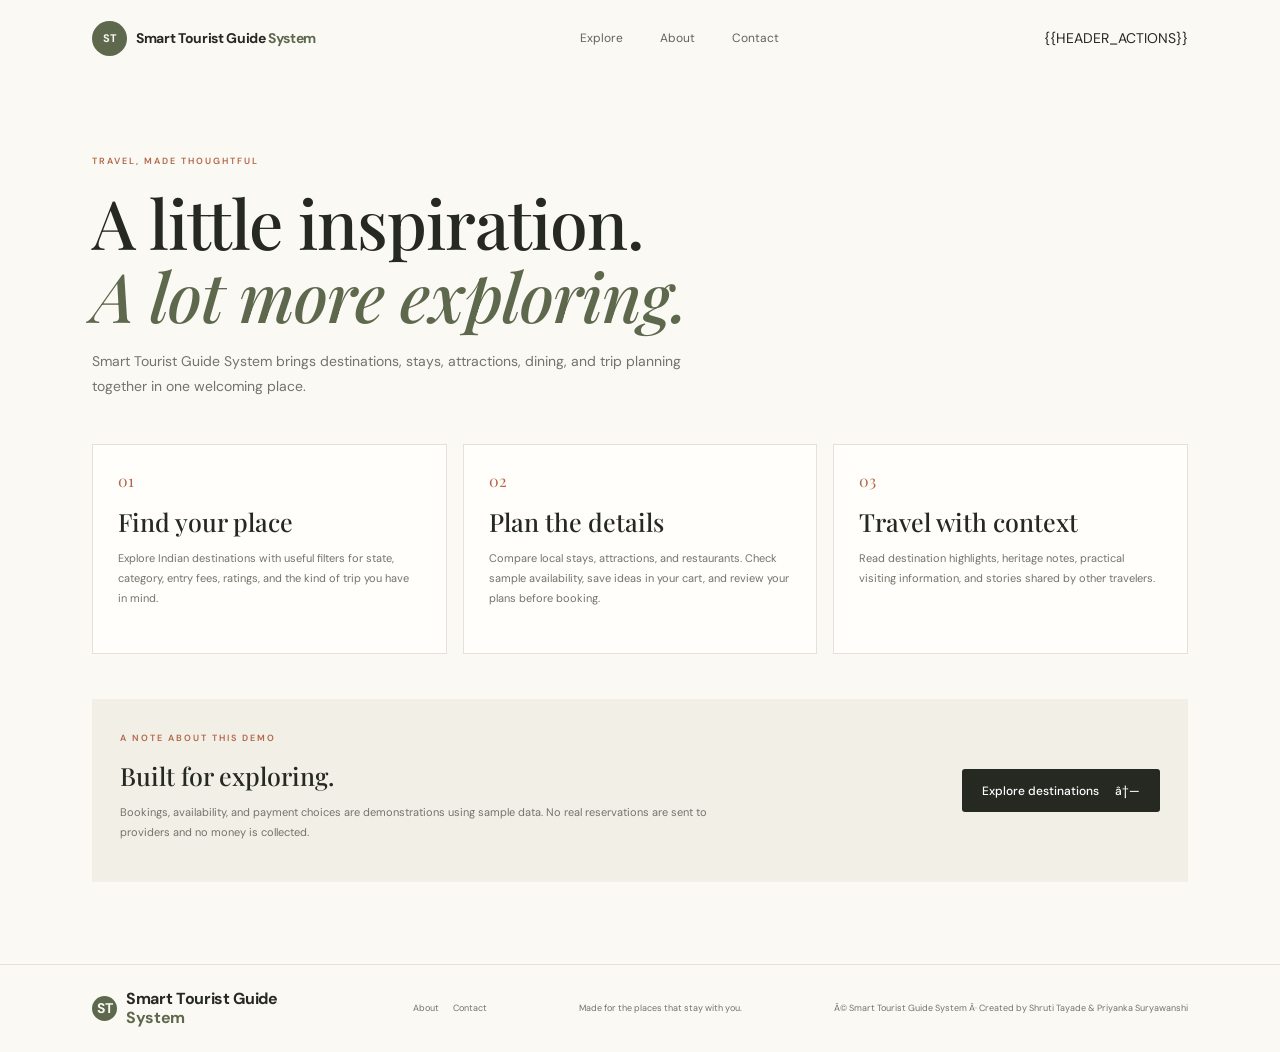
==== about.html @ a3805dbb "pushing frontend code for mini project" ====
﻿<!doctype html>
<html lang="en">
  <head>
    <meta charset="utf-8" />
    <meta name="viewport" content="width=device-width, initial-scale=1" />
    <meta name="theme-color" content="#fbf9f4" />
    <title>About Â· Smart Tourist Guide System</title>
    <link rel="preconnect" href="https://fonts.googleapis.com" />
    <link rel="preconnect" href="https://fonts.gstatic.com" crossorigin />
    <link
      href="https://fonts.googleapis.com/css2?family=DM+Sans:wght@400;500;600;700&family=Playfair+Display:wght@500;600;700&display=swap"
      rel="stylesheet"
    />
    <link rel="stylesheet" href="/styles.css" />
  </head>
  <body>
    <header class="site-header">
      <a class="brand" href="/" aria-label="Smart Tourist Guide System home"
        ><span class="brand-mark">ST</span
        ><span class="brand-name"
          >Smart Tourist Guide <span>System</span></span
        ></a
      >
      <nav class="main-nav" aria-label="Main navigation">
        <a href="/">Explore</a><a href="/about" aria-current="page">About</a
        ><a href="/contact">Contact</a>
      </nav>
      <div class="header-actions">{{HEADER_ACTIONS}}</div>
    </header>
    <main class="section-wrap info-page">
      <span class="eyebrow section-eyebrow">TRAVEL, MADE THOUGHTFUL</span>
      <h1 class="page-title">
        A little inspiration.<br /><em>A lot more exploring.</em>
      </h1>
      <p class="page-intro">
        Smart Tourist Guide System brings destinations, stays, attractions,
        dining, and trip planning together in one welcoming place.
      </p>
      <section class="info-card-grid">
        <article class="info-card">
          <span class="info-card-icon">01</span>
          <h2>Find your place</h2>
          <p>
            Explore Indian destinations with useful filters for state, category,
            entry fees, ratings, and the kind of trip you have in mind.
          </p>
        </article>
        <article class="info-card">
          <span class="info-card-icon">02</span>
          <h2>Plan the details</h2>
          <p>
            Compare local stays, attractions, and restaurants. Check sample
            availability, save ideas in your cart, and review your plans before
            booking.
          </p>
        </article>
        <article class="info-card">
          <span class="info-card-icon">03</span>
          <h2>Travel with context</h2>
          <p>
            Read destination highlights, heritage notes, practical visiting
            information, and stories shared by other travelers.
          </p>
        </article>
      </section>
      <section class="info-callout">
        <div>
          <span class="eyebrow section-eyebrow">A NOTE ABOUT THIS DEMO</span>
          <h2>Built for exploring.</h2>
          <p>
            Bookings, availability, and payment choices are demonstrations using
            sample data. No real reservations are sent to providers and no money
            is collected.
          </p>
        </div>
        <a class="button button-dark" href="/"
          >Explore destinations <span aria-hidden="true">â†—</span></a
        >
      </section>
    </main>
    <footer class="site-footer">
      <a class="brand footer-brand" href="/"
        ><span class="brand-mark">ST</span
        ><span class="brand-name"
          >Smart Tourist Guide <span>System</span></span
        ></a
      >
      <nav class="footer-nav" aria-label="Footer navigation">
        <a href="/about">About</a><a href="/contact">Contact</a>
      </nav>
      <p>Made for the places that stay with you.</p>
      <span>Â© Smart Tourist Guide System Â· Created by Shruti Tayade &amp; Priyanka Suryawanshi</span>
    </footer>
      <script src="/config.js"></script>
    <script src="/app.js" defer></script>
  </body>
</html>
---- styles.css ----
:root {
  color-scheme: light;
  --paper: #fbf9f4;
  --paper-deep: #f2efe7;
  --ink: #262922;
  --muted: #72736b;
  --olive: #5d684d;
  --rust: #b36648;
  --line: #e5e1d8;
  --display: "Playfair Display", Georgia, serif;
  --body: "DM Sans", Arial, sans-serif;
}

* { box-sizing: border-box; }
html { scroll-behavior: smooth; scroll-padding-top: 86px; }
body { margin: 0; color: var(--ink); background: var(--paper); font-family: var(--body); font-size: 14px; -webkit-font-smoothing: antialiased; }
button, input, select { font: inherit; }
button, a, select { -webkit-tap-highlight-color: transparent; }
a { color: inherit; text-decoration: none; }
button { color: inherit; }
[hidden] { display: none !important; }
.visually-hidden { position: absolute; width: 1px; height: 1px; padding: 0; margin: -1px; overflow: hidden; clip: rect(0, 0, 0, 0); white-space: nowrap; border: 0; }

.site-header { height: 76px; padding: 0 7.2%; display: flex; align-items: center; justify-content: space-between; background: var(--paper); }
.brand { display: inline-flex; align-items: center; gap: 9px; flex: 0 0 auto; font-size: 14px; font-weight: 700; letter-spacing: -.35px; }
.brand-mark { display: grid; width: 35px; height: 35px; flex: 0 0 auto; place-items: center; color: var(--paper); background: var(--olive); border-radius: 50%; font-family: var(--body); font-size: 11px; font-weight: 700; letter-spacing: -.6px; }
.brand-name { max-width: 195px; line-height: 1.2; }
.brand-name span { color: var(--olive); }
.main-nav, .header-actions { display: flex; align-items: center; gap: 37px; }
.main-nav a { color: #62635d; font-size: 12px; transition: color .2s; }
.main-nav a:hover, .text-button:hover { color: var(--rust); }
.header-actions { gap: 22px; }
.header-link { color: #62635d; font-size: 11px; }
.header-link:hover { color: var(--rust); }
.button { min-height: 43px; display: inline-flex; align-items: center; justify-content: center; gap: 16px; padding: 0 20px; border: 0; border-radius: 3px; cursor: pointer; font-weight: 500; font-size: 12px; transition: transform .2s, background .2s; }
.button:hover { transform: translateY(-2px); }
.button-dark { color: white; background: var(--ink); }
.button-dark:hover { background: var(--olive); }
.button-light { color: var(--ink); background: var(--paper); }
.text-button { border: 0; padding: 8px 0; background: transparent; cursor: pointer; font-size: 12px; transition: color .2s; }

.hero { min-height: 610px; height: min(680px, 68vw); position: relative; display: flex; align-items: center; overflow: hidden; color: #fff; background: #5d6254; }
.hero-image, .hero-shade { position: absolute; inset: 0; width: 100%; height: 100%; }
.hero-image { object-fit: cover; object-position: center 51%; }
.hero-shade { background: linear-gradient(90deg, rgb(23 31 26 / 60%) 0%, rgb(24 32 27 / 34%) 48%, rgb(24 32 27 / 6%) 100%), linear-gradient(0deg, rgb(23 31 26 / 26%), transparent 24%); }
.hero-content { position: relative; z-index: 1; width: min(1160px, 85.6%); margin: -4px auto 0; }
.eyebrow { font-size: 9px; font-weight: 600; letter-spacing: 2px; }
.hero-eyebrow { display: inline-flex; align-items: center; gap: 9px; color: #eeeade; }
.eyebrow-dot { display: inline-block; width: 6px; height: 6px; border-radius: 50%; background: #d2ae7b; }
.hero h1 { margin: 20px 0 15px; font-family: var(--display); font-size: clamp(63px, 8vw, 106px); font-weight: 500; line-height: .96; letter-spacing: -3px; }
.hero-content > p { margin: 0 0 30px; color: rgb(255 255 255 / 83%); font-size: 13px; }
.hero-cta { min-width: 170px; justify-content: space-between; }
.hero-caption { position: absolute; z-index: 1; left: 7.2%; bottom: 28px; display: flex; align-items: center; gap: 11px; color: rgb(255 255 255 / 77%); font-size: 9px; letter-spacing: .35px; }
.caption-line { width: 27px; height: 1px; background: #d1ae7c; }
.hero-index { position: absolute; right: 7.2%; bottom: 27px; display: flex; align-items: center; gap: 10px; color: rgb(255 255 255 / 66%); font-size: 9px; }
.hero-index span:first-child { color: #fff; }
.index-divider { width: 24px; height: 1px; background: rgb(255 255 255 / 50%); }

.section-wrap { width: min(1100px, 85.6%); margin: 0 auto; }
.intro { min-height: 300px; display: grid; grid-template-columns: 1fr .72fr; align-items: center; gap: 60px; padding-top: 18px; padding-bottom: 17px; }
.section-eyebrow { color: var(--rust); }
.intro h2, .section-heading h2, .modal h2 { margin: 13px 0 0; font-family: var(--display); font-size: clamp(34px, 4.1vw, 49px); font-weight: 500; line-height: 1.14; letter-spacing: -.8px; }
.intro h2 em, .section-heading h2 em { color: var(--olive); font-weight: 500; }
.intro-copy { max-width: 390px; padding-top: 24px; }
.intro-copy p { color: var(--muted); font-size: 12px; line-height: 1.9; }
.underlined-link { display: inline-flex; align-items: center; gap: 15px; padding: 5px 0 7px; border-bottom: 1px solid #b9b5a8; font-size: 11px; font-weight: 600; transition: color .2s, border-color .2s; }
.underlined-link:hover { color: var(--rust); border-color: var(--rust); }

.destinations-section { padding: 76px 0 92px; background: var(--paper-deep); }
.section-heading { display: flex; align-items: end; justify-content: space-between; margin-bottom: 31px; }
.section-heading h2 { font-size: clamp(32px, 3.7vw, 42px); }
.section-aside { margin: 0 0 6px; color: var(--muted); font-size: 11px; line-height: 1.8; }
.search-form { display: grid; grid-template-columns: 1fr 240px 155px; gap: 8px; padding: 7px; border: 1px solid #e6e1d7; border-radius: 4px; background: var(--paper); }
.search-field, .category-field { min-width: 0; display: flex; align-items: center; }
.search-icon { padding: 0 11px; color: var(--olive); font-family: var(--display); font-size: 24px; }
.search-field input, .category-field select { width: 100%; min-height: 43px; border: 0; outline: none; color: var(--ink); background: transparent; font-size: 11px; }
.search-field input::placeholder { color: #9a9a91; }
.category-field { border-left: 1px solid var(--line); padding-left: 17px; }
.category-field select { cursor: pointer; }
.search-button { min-height: 43px; }
.search-form { grid-template-columns: minmax(200px, 1.4fr) repeat(4, minmax(120px, .8fr)) 150px; align-items: end; gap: 7px; }
.filter-field { min-width: 0; display: grid; gap: 5px; padding: 0 9px; }
.filter-label { display: flex; justify-content: space-between; color: var(--muted); font-size: 8px; font-weight: 600; letter-spacing: .6px; }
.filter-label strong { color: var(--olive); }
.filter-field select, .filter-field input { width: 100%; min-height: 36px; border: 0; outline-color: var(--olive); background: transparent; font-size: 10px; }
.filter-field input[type="range"] { accent-color: var(--olive); }
.category-pills { display: flex; flex-wrap: wrap; gap: 8px; margin: 16px 0 5px; }
.category-pill { padding: 8px 12px; border: 1px solid #ded9ce; border-radius: 99px; color: #62635d; font-size: 9px; transition: color .2s, background .2s; }
.category-pill:hover, .category-pill.is-active { border-color: var(--olive); background: var(--olive); color: white; }
.results-meta { min-height: 51px; display: flex; align-items: center; justify-content: space-between; }
.results-meta p { margin: 0; color: var(--muted); font-size: 10px; }
.clear-search { color: var(--rust); }
.destination-grid { display: grid; grid-template-columns: repeat(3, minmax(0, 1fr)); gap: 28px 22px; }
.destination-card { min-width: 0; background: var(--paper); cursor: pointer; }
.card-link { display: block; height: 100%; }
.card-image-wrap { position: relative; height: 235px; overflow: hidden; background: #dedbcf; }
.card-image { width: 100%; height: 100%; object-fit: cover; transition: transform .5s; }
.destination-card:hover .card-image { transform: scale(1.04); }
.card-category { position: absolute; top: 14px; left: 14px; padding: 7px 9px; background: var(--paper); color: var(--ink); font-size: 8px; font-weight: 600; letter-spacing: 1px; text-transform: uppercase; }
.card-arrow { position: absolute; right: 13px; bottom: 13px; width: 34px; height: 34px; display: grid; place-items: center; border-radius: 50%; background: var(--paper); font-size: 15px; transition: background .2s, color .2s; }
.destination-card:hover .card-arrow { color: white; background: var(--olive); }
.card-content { padding: 17px 17px 19px; }
.card-location { margin: 0 0 6px; color: var(--rust); font-size: 8px; font-weight: 600; letter-spacing: 1.35px; text-transform: uppercase; }
.card-content h3 { margin: 0; font-family: var(--display); font-size: 24px; font-weight: 500; letter-spacing: -.25px; }
.card-description { display: -webkit-box; min-height: 38px; margin: 8px 0 14px; overflow: hidden; color: var(--muted); font-size: 10px; line-height: 1.8; -webkit-box-orient: vertical; -webkit-line-clamp: 2; }
.card-foot { display: flex; align-items: center; justify-content: space-between; padding-top: 11px; border-top: 1px solid var(--line); color: var(--muted); font-size: 9px; }
.card-rating { color: var(--ink); }
.card-rating span { color: #bd8950; }
.empty-state { padding: 68px 0 30px; text-align: center; }
.empty-state > span { color: var(--rust); font-size: 27px; }
.empty-state h3 { margin: 14px 0 7px; font-family: var(--display); font-size: 25px; font-weight: 500; }
.empty-state p { color: var(--muted); font-size: 11px; }
.page-main { padding-top: 45px; padding-bottom: 80px; }
.back-link { margin-bottom: 23px; }
.page-title { margin: 8px 0 12px; font-family: var(--display); font-size: clamp(39px, 6vw, 63px); font-weight: 500; letter-spacing: -1px; }
.detail-image { display: block; width: 100%; height: clamp(230px, 42vw, 440px); margin: 16px 0 24px; object-fit: cover; background: var(--paper-deep); }
.detail-columns { display: grid; grid-template-columns: repeat(3, minmax(0, 1fr)); gap: 20px; margin-top: 35px; }
.detail-group h2, .subheading { margin: 0 0 12px; font-family: var(--display); font-size: 23px; font-weight: 500; }
.review-list { max-width: 750px; margin-top: 54px; }
.review-list > h2 { margin-bottom: 18px; }
.form-panel { display: grid; gap: 3px; margin-top: 25px; padding: 21px; border: 1px solid var(--line); background: #fffefa; }
.form-panel h3 { margin: 0 0 5px; font-family: var(--display); font-size: 21px; font-weight: 500; }
.form-input { display: block; width: 100%; min-height: 43px; padding: 10px 12px; border: 1px solid var(--line); border-radius: 3px; outline-color: var(--olive); background: #fffefa; color: var(--ink); font-size: 11px; }
textarea.form-input { min-height: 100px; resize: vertical; }
.form-panel .button { justify-self: start; margin-top: 8px; }
.page-notice { margin: 17px 0; padding: 12px 14px; border-left: 3px solid var(--olive); background: #eeefe8; color: #434b37; font-size: 11px; line-height: 1.6; }
.page-notice[role="alert"] { border-color: #a34238; background: #f7ece9; color: #8c352e; }
.inline-form, .cancel-form { display: inline; }
.account-page { width: min(440px, calc(100% - 36px)); min-height: 62vh; margin: 55px auto 80px; }
.account-page > h1 { margin: 12px 0 8px; font-family: var(--display); font-size: 38px; font-weight: 500; line-height: 1.15; }
.account-page .page-intro { margin-bottom: 22px; color: var(--muted); font-size: 11px; line-height: 1.7; }
.account-page form > .form-label { margin-top: 14px; }
.account-page .form-submit { width: 100%; margin-top: 21px; }
.account-page > .auth-tabs { margin-bottom: 20px; }
.auth-tab { display: inline-block; text-decoration: none; }
.profile-page { max-width: 820px; min-height: 68vh; padding-top: 54px; padding-bottom: 80px; }
.profile-page > .page-title { margin: 12px 0; font-family: var(--display); font-size: clamp(42px, 6vw, 62px); font-weight: 500; }
.profile-page > .page-intro { max-width: 640px; }
.account-nav { display: flex; flex-wrap: wrap; gap: 8px; margin: 24px 0; padding-bottom: 14px; border-bottom: 1px solid var(--line); }
.account-nav a { padding: 9px 13px; border: 1px solid var(--line); border-radius: 99px; color: var(--muted); font-size: 10px; }
.account-nav a:hover, .account-nav a.is-active { border-color: var(--olive); background: var(--olive); color: white; }
.profile-card { display: flex; align-items: center; justify-content: space-between; gap: 24px; padding: 22px; border: 1px solid var(--line); background: #fffefa; }
.profile-summary { display: flex; align-items: center; gap: 15px; min-width: 0; }
.profile-avatar { width: 54px; height: 54px; flex: 0 0 auto; display: grid; place-items: center; border-radius: 50%; background: var(--olive); color: white; font-family: var(--display); font-size: 19px; }
.profile-summary .eyebrow { margin: 0; font-size: 8px; }
.profile-summary h2 { margin: 5px 0; font-family: var(--display); font-size: 22px; font-weight: 500; overflow-wrap: anywhere; }
.profile-summary p:last-child { margin: 0; color: var(--muted); font-size: 10px; }
.profile-stats { display: flex; gap: 18px; }
.profile-stats div { display: grid; gap: 4px; text-align: center; }
.profile-stats strong { font-family: var(--display); font-size: 19px; font-weight: 500; }
.profile-stats span { color: var(--muted); font-size: 9px; }
.profile-form-card { margin: 24px 0; padding: 24px; border: 1px solid var(--line); background: #fffefa; }
.profile-form-card h2 { margin: 0; font-family: var(--display); font-size: 24px; font-weight: 500; }
.profile-form-card form { max-width: 540px; }
.checkout-steps { display: flex; align-items: center; gap: 0; margin: 20px 0 24px; padding: 0; list-style: none; }
.checkout-steps li { position: relative; display: flex; flex: 1 1 0; align-items: center; gap: 8px; color: var(--muted); font-size: 10px; }
.checkout-steps li::before { content: ""; width: 22px; height: 22px; flex: 0 0 auto; display: grid; place-items: center; border: 1px solid var(--line); border-radius: 50%; background: #fffefa; }
.checkout-steps li:not(:last-child)::after { content: ""; height: 1px; flex: 1; margin: 0 10px; background: var(--line); }
.checkout-steps li.is-current { color: var(--ink); font-weight: 700; }
.checkout-steps li.is-current::before { border-color: var(--olive); background: var(--olive); box-shadow: inset 0 0 0 6px var(--paper); }
.checkout-steps li.is-complete { color: var(--olive); }
.checkout-steps li.is-complete::before { content: "✓"; border-color: var(--olive); background: var(--olive); color: white; }
.trips-page { min-height: 62vh; }
.trips-page .page-title { margin-bottom: 24px; }
.booking-item { padding: 18px 0; border-top: 1px solid var(--line); }
.booking-item strong, .booking-item span { display: block; font-size: 12px; }
.booking-item span { margin-top: 6px; color: var(--muted); font-size: 10px; }
.cancel-booking { margin-top: 7px; color: var(--rust); }
.trips-page > .modal-note { max-width: 560px; margin: 26px 0; line-height: 1.8; }
.trips-page > .underlined-link { margin-top: 6px; }
.results-meta .clear-search { color: var(--rust); }
.listing-form { display: grid; gap: 7px; margin-top: 10px; }
.listing-form .form-label { margin: 2px 0 0; }
.listing-form input[type="date"] { min-width: 0; width: 100%; height: 38px; padding: 0 9px; border: 1px solid var(--line); border-radius: 2px; background: #fffefa; font-size: 10px; }
.listing-form .button { width: 100%; min-height: 37px; margin-top: 2px; }
.destination-tabs { position: sticky; z-index: 2; top: 0; display: flex; flex-wrap: wrap; gap: 8px; padding: 12px 0; background: var(--paper); }
.destination-tabs a { padding: 8px 12px; border: 1px solid var(--line); border-radius: 99px; font-size: 9px; }
.destination-tabs a:hover { color: white; background: var(--olive); }
.overview-panel { max-width: 780px; padding: 24px 0 10px; color: var(--muted); font-size: 11px; line-height: 1.8; }
.detail-columns { display: grid; grid-template-columns: repeat(3, minmax(0, 1fr)); gap: 20px; margin-top: 30px; }
.detail-group { min-width: 0; scroll-margin-top: 64px; }
.detail-group h2, .subheading { margin: 0 0 12px; font-family: var(--display); font-size: 23px; font-weight: 500; }
.listing-price { color: var(--olive) !important; font-weight: 600; }
.listing-price small { color: var(--muted); font-size: 8px; font-weight: 400; }
.review-list { max-width: 750px; margin-top: 48px; }
.checkout-page { max-width: 720px; padding-top: 56px; padding-bottom: 80px; }
.checkout-page > .page-title { margin-bottom: 22px; }
.checkout-summary { margin: 20px 0; padding: 23px; border: 1px solid var(--line); background: #fffefa; }
.checkout-summary h2 { margin: 0 0 8px; font-family: var(--display); font-size: 26px; font-weight: 500; }
.checkout-summary p { color: var(--muted); font-size: 11px; }
.checkout-total { color: var(--ink) !important; font-family: var(--display); font-size: 28px !important; }
.traveler-summary { display: flex; align-items: center; justify-content: space-between; gap: 15px; margin: 18px 0 24px; padding: 16px; border: 1px solid var(--line); background: var(--paper-deep); }
.traveler-summary > div { display: grid; gap: 5px; min-width: 0; }
.traveler-summary .eyebrow { font-size: 8px; }
.traveler-summary strong { font-size: 11px; }
.traveler-summary span:last-child { color: var(--muted); font-size: 9px; overflow-wrap: anywhere; }
.checkout-form { display: grid; gap: 15px; margin: 20px 0 28px; }
.checkout-form fieldset { display: grid; gap: 8px; padding: 17px; border: 1px solid var(--line); }
.checkout-form legend { padding: 0 6px; font-family: var(--display); font-size: 19px; }
.payment-option { display: flex; align-items: start; gap: 11px; padding: 12px; border: 1px solid var(--line); background: #fffefa; cursor: pointer; }
.payment-option input { margin-top: 3px; accent-color: var(--olive); }
.payment-option strong, .payment-option small { display: block; }
.payment-option strong { font-size: 11px; }
.payment-option small { margin-top: 4px; color: var(--muted); font-size: 9px; line-height: 1.6; }
.demo-warning { padding: 12px; border: 1px solid #d5c9a4; background: #f7f0df; color: #67592f; font-size: 9px; line-height: 1.7; }
.demo-qr { display: flex; align-items: center; gap: 16px; padding: 14px; border: 1px solid var(--line); background: #fffefa; }
.demo-qr img { width: 112px; height: 112px; flex: 0 0 auto; padding: 5px; border: 1px solid var(--line); background: white; }
.demo-qr strong { font-size: 11px; }
.demo-qr p { margin: 6px 0 0; color: var(--muted); font-size: 9px; line-height: 1.7; }
.alternatives-grid { display: grid; grid-template-columns: repeat(2, minmax(0,1fr)); gap: 10px; margin: 16px 0 35px; }
.alternative-card { display: grid; gap: 7px; padding: 15px; border: 1px solid var(--line); background: #fffefa; }
.alternative-card strong { font-family: var(--display); font-size: 17px; font-weight: 500; }
.alternative-card span { color: var(--muted); font-size: 9px; }
.page-intro { color: var(--muted); font-size: 11px; line-height: 1.8; }
.receipt-page { position: relative; width: min(760px, 90%); margin: 56px auto 70px; }
.receipt-card { position: relative; z-index: 1; padding: clamp(20px, 5vw, 40px); border: 1px solid var(--line); background: #fffefa; }
.receipt-top { display: flex; align-items: start; justify-content: space-between; gap: 12px; padding-bottom: 20px; border-bottom: 1px dashed #d7d2c7; }
.receipt-top h2 { margin: 8px 0 0; font-family: var(--display); font-size: 27px; font-weight: 500; }
.receipt-status { padding: 8px 10px; background: #e9eee3; color: #4b5b3f; font-size: 9px; text-transform: uppercase; }
.receipt-grid { display: grid; grid-template-columns: repeat(2, minmax(0, 1fr)); gap: 20px 13px; padding: 23px 0; }
.receipt-grid > div { min-width: 0; }
.receipt-grid span, .receipt-grid strong { display: block; overflow-wrap: anywhere; }
.receipt-grid span { margin-bottom: 5px; color: var(--muted); font-size: 8px; letter-spacing: 1px; }
.receipt-grid strong { font-size: 10px; }
.receipt-total { display: flex; justify-content: space-between; gap: 12px; padding: 16px 0; border-top: 1px dashed #d7d2c7; }
.receipt-total span { color: var(--muted); font-size: 10px; }
.receipt-total strong { font-family: var(--display); font-size: 23px; }
.receipt-verification { display: flex; align-items: center; gap: 16px; padding-top: 15px; border-top: 1px dashed #d7d2c7; }
.receipt-verification img { width: 115px; height: 115px; object-fit: contain; }
.receipt-verification p { font-size: 10px; line-height: 1.7; }
.receipt-verification small, .receipt-note { color: var(--muted); font-size: 9px; line-height: 1.7; }
.receipt-actions { display: flex; gap: 10px; margin-top: 18px; }
.button-outline { border: 1px solid var(--ink); background: transparent; }
.confetti { display: flex; justify-content: center; gap: 28px; color: var(--rust); font-size: 19px; }
.confetti span { animation: confetti-float 1.7s ease-in-out infinite alternate; }
.confetti span:nth-child(2n) { color: var(--olive); animation-delay: .2s; }
.confetti span:nth-child(3n) { animation-delay: .45s; }
@keyframes confetti-float { from { transform: translateY(0) rotate(0); } to { transform: translateY(9px) rotate(35deg); } }
.dashboard-page { padding-top: 50px; padding-bottom: 80px; }
.metrics-grid { display: grid; grid-template-columns: repeat(auto-fit, minmax(135px, 1fr)); gap: 10px; margin: 25px 0 40px; }
.metric-card { padding: 17px; border: 1px solid var(--line); background: #fffefa; }
.metric-card span, .metric-card strong { display: block; }
.metric-card span { color: var(--muted); font-size: 9px; }
.metric-card strong { margin-top: 9px; font-family: var(--display); font-size: 24px; font-weight: 500; }
.dashboard-section { margin: 38px 0; padding: 22px; border: 1px solid var(--line); background: #fffefa; scroll-margin-top: 20px; }
.dashboard-section > h2 { margin: 0 0 16px; font-family: var(--display); font-size: 26px; font-weight: 500; }
.dashboard-nav { display: flex; flex-wrap: wrap; gap: 9px; margin: 18px 0; }
.dashboard-nav a { padding: 8px 12px; border: 1px solid var(--line); border-radius: 99px; font-size: 9px; }
.management-grid { display: grid; grid-template-columns: repeat(2, minmax(0, 1fr)); gap: 14px; margin: 17px 0; }
.management-form { display: grid; align-content: start; gap: 7px; padding: 16px; border: 1px solid var(--line); background: var(--paper); }
.management-form h3 { margin: 0 0 7px; font-family: var(--display); font-size: 19px; font-weight: 500; }
.management-form .form-label { margin: 5px 0 0; }
.management-form textarea.form-input { min-height: 72px; }
.management-form .button { justify-self: start; margin-top: 10px; }
.management-entry { display: grid; gap: 10px; padding: 15px 0; border-top: 1px solid var(--line); }
.management-entry summary { cursor: pointer; font-weight: 600; }
.management-entry form { margin-top: 10px; }
.management-actions { display: flex; flex-wrap: wrap; gap: 10px; }
.danger-button { border: 1px solid #a64238; color: #93372f; background: transparent; }
.data-table-wrap { overflow-x: auto; }
.data-table { width: 100%; border-collapse: collapse; text-align: left; }
.data-table th, .data-table td { padding: 10px; border-bottom: 1px solid var(--line); font-size: 9px; vertical-align: top; }
.data-table th { color: var(--muted); font-weight: 600; }
.database-actions { display: flex; flex-wrap: wrap; gap: 10px; margin: 18px 0; }
.info-page { min-height: 68vh; padding-top: 74px; padding-bottom: 82px; }
.info-page > .page-title { margin: 17px 0; font-family: var(--display); font-size: clamp(43px, 6vw, 68px); font-weight: 500; line-height: 1.08; }
.info-page > .page-title em { color: var(--olive); font-weight: 500; }
.info-page > .page-intro { max-width: 640px; font-size: 14px; }
.info-card-grid { display: grid; grid-template-columns: repeat(3, minmax(0, 1fr)); gap: 16px; margin: 45px 0; }
.info-card { min-height: 210px; padding: 25px; border: 1px solid var(--line); background: #fffefa; }
.info-card-icon { color: var(--rust); font-family: var(--display); font-size: 16px; }
.info-card h2, .info-callout h2 { margin: 14px 0 9px; font-family: var(--display); font-size: 25px; font-weight: 500; }
.info-card p, .info-callout p, .contact-note p { color: var(--muted); font-size: 11px; line-height: 1.8; }
.info-callout { display: flex; align-items: center; justify-content: space-between; gap: 25px; padding: 28px; background: var(--paper-deep); }
.info-callout > div { max-width: 620px; }
.contact-page { display: grid; grid-template-columns: 1fr .9fr; align-items: start; gap: clamp(30px, 7vw, 90px); }
.contact-page .contact-intro .page-title { margin: 16px 0; font-family: var(--display); font-size: clamp(38px, 5vw, 58px); font-weight: 500; line-height: 1.1; }
.contact-note { margin-top: 30px; padding: 17px; border-left: 3px solid var(--olive); background: var(--paper-deep); }
.contact-note strong { font-size: 11px; }
.contact-note p { margin-bottom: 0; }
.contact-form { display: grid; gap: 9px; }
.contact-form .form-submit { justify-self: start; margin-top: 7px; }
.cart-page { min-height: 68vh; padding-top: 62px; padding-bottom: 80px; }
.cart-page > .page-title { margin: 12px 0; font-family: var(--display); font-size: clamp(44px, 6vw, 65px); font-weight: 500; }
.cart-page > .page-intro { max-width: 680px; }
.cart-items { margin: 30px 0 18px; border-top: 1px solid var(--line); }
.cart-item { display: flex; justify-content: space-between; gap: 22px; padding: 22px 0; border-bottom: 1px solid var(--line); }
.cart-item-details h2 { margin: 7px 0; font-family: var(--display); font-size: 24px; font-weight: 500; }
.cart-item-details p { margin: 5px 0; color: var(--muted); font-size: 10px; }
.cart-availability, .cart-unavailable { display: inline-block; margin-top: 7px; color: var(--olive); font-size: 10px; }
.cart-unavailable { color: #93372f; }
.cart-item-actions { min-width: 190px; display: flex; flex-direction: column; align-items: flex-end; gap: 10px; }
.cart-item-actions > strong, .cart-total > strong { font-family: var(--display); font-size: 23px; font-weight: 500; }
.cart-item-actions .button { white-space: nowrap; }
.cart-total { display: grid; grid-template-columns: 1fr auto; align-items: center; gap: 8px 15px; margin: 18px 0 22px; padding: 20px; background: var(--paper-deep); }
.cart-total > span { font-size: 11px; font-weight: 600; }
.cart-total > p { grid-column: 1 / -1; margin: 0; color: var(--muted); font-size: 10px; }
.cart-page .empty-state { padding: 48px 20px; background: #fffefa; text-align: center; }
.cart-page > .demo-warning { margin-bottom: 23px; }
.account-page > .brand { margin-bottom: 25px; }
.data-table td { overflow-wrap: anywhere; }
.cart-add-form { margin: -10px 0 30px; }
.cart-add-form .button { width: 100%; }

@media print {
  .no-print, .site-header, .site-footer, .receipt-actions, .receipt-page > .page-title,
  .receipt-page > .eyebrow, .receipt-page > .page-intro, .confetti { display: none !important; }
  body { background: white; }
  .receipt-page { width: 100%; margin: 0; }
  .receipt-card { border: 1px solid #999; box-shadow: none; }
}

.closing-note { display: flex; min-height: 184px; flex-direction: column; align-items: center; justify-content: center; padding: 24px; }
.closing-spark { color: var(--rust); font-size: 17px; }
.closing-note p { margin: 10px 0 13px; font-family: var(--display); font-size: 24px; }
.site-footer { min-height: 88px; display: flex; align-items: center; justify-content: space-between; gap: 20px; padding: 15px 7.2%; border-top: 1px solid var(--line); }
.footer-nav { display: flex; gap: 14px; }
.footer-nav a { color: var(--muted); font-size: 9px; }
.footer-nav a:hover { color: var(--rust); }
.footer-brand { font-size: 16px; }
.footer-brand .brand-mark { width: 25px; height: 25px; font-size: 14px; }
.site-footer > p, .site-footer > span { color: var(--muted); font-size: 9px; }

.auth-tabs { display: flex; gap: 20px; margin-bottom: 20px; border-bottom: 1px solid var(--line); }
.auth-tab { padding: 0 0 9px; border: 0; border-bottom: 2px solid transparent; background: transparent; color: var(--muted); cursor: pointer; font-size: 11px; }
.auth-tab.is-active { border-color: var(--olive); color: var(--ink); }
.form-label { display: block; margin: 14px 0 7px; color: #5f6058; font-size: 10px; font-weight: 600; }
.form-input { width: 100%; min-height: 43px; padding: 0 12px; border: 1px solid var(--line); border-radius: 3px; outline-color: var(--olive); background: #fffefa; font-size: 11px; }
.form-submit { width: 100%; margin-top: 21px; }
.detail-location { margin: 0; color: var(--rust); font-size: 9px; font-weight: 600; letter-spacing: 1.5px; text-transform: uppercase; }
.detail-description { color: var(--muted); font-size: 11px; line-height: 1.85; }
.detail-facts { display: flex; flex-wrap: wrap; gap: 8px; margin: 14px 0 22px; }
.detail-fact { padding: 8px 11px; background: var(--paper-deep); color: #5b5d54; font-size: 9px; }
.listing { padding: 11px 0; border-top: 1px solid var(--line); }
.listing strong { display: block; font-size: 10px; font-weight: 600; }
.listing > span { display: block; margin-top: 5px; color: var(--muted); font-size: 9px; line-height: 1.5; }
.review-item { padding: 11px 0; border-top: 1px solid var(--line); font-size: 10px; line-height: 1.7; }
.review-item span { color: #bd8950; }
.modal-note { color: var(--muted); font-size: 10px; line-height: 1.7; }

@media (min-width: 1450px) {
  .hero { height: 690px; }
  .section-wrap { width: min(1160px, 83%); }
  .hero-content { width: min(1160px, 83%); }
}
@media (max-width: 800px) {
  .site-header { height: 68px; padding: 0 6%; }
  .main-nav { gap: 20px; }
  .header-actions { gap: 15px; }
  .hero { min-height: 550px; height: 68vh; }
  .hero-content, .section-wrap { width: 88%; }
  .hero-caption { left: 6%; }
  .hero-index { right: 6%; }
  .intro { min-height: 280px; grid-template-columns: 1fr .9fr; gap: 30px; }
  .search-form { grid-template-columns: repeat(2, minmax(0, 1fr)); }
  .search-field, .search-button { grid-column: 1 / -1; }
  .filter-field { min-height: 55px; }
  .destination-grid { grid-template-columns: repeat(2, minmax(0, 1fr)); gap: 21px 15px; }
  .card-image-wrap { height: 205px; }
  .detail-columns { grid-template-columns: repeat(2, minmax(0, 1fr)); }
  .header-actions { gap: 13px; }
  .main-nav { gap: 15px; }
  .contact-page { grid-template-columns: 1fr; }
}
@media (max-width: 540px) {
  html { scroll-padding-top: 64px; }
  .site-header { height: 64px; padding: 0 5%; }
  .brand { max-width: 144px; gap: 6px; font-size: 11px; letter-spacing: -.2px; }
  .brand-mark { width: 27px; height: 27px; font-size: 9px; }
  .brand-name { max-width: 108px; }
  .main-nav { gap: 10px; }
  .main-nav a[href="/#how-it-works"], .main-nav a[href="#how-it-works"] { display: none; }
  .main-nav a[href="/about"], .main-nav a[href="/contact"] { display: none; }
  .main-nav a { font-size: 10px; }
  .header-actions { gap: 11px; }
  .header-actions .header-secondary { display: none; }
  .header-actions .button { min-height: 36px; padding: 0 12px; font-size: 10px; }
  .header-actions .text-button { font-size: 10px; }
  .hero { min-height: 570px; height: 76vh; }
  .hero-image { object-position: 57% center; }
  .hero-shade { background: linear-gradient(90deg, rgb(23 31 26 / 61%), rgb(24 32 27 / 15%)), linear-gradient(0deg, rgb(23 31 26 / 34%), transparent 30%); }
  .hero-content, .section-wrap { width: 89%; }
  .hero h1 { font-size: clamp(62px, 15vw, 81px); letter-spacing: -2px; }
  .hero-content > p { max-width: 290px; font-size: 11px; line-height: 1.7; }
  .hero-caption { bottom: 23px; max-width: 73%; font-size: 8px; line-height: 1.7; }
  .hero-index { right: 5%; bottom: 25px; font-size: 8px; }
  .index-divider { width: 15px; }
  .intro { min-height: auto; grid-template-columns: 1fr; gap: 9px; padding: 61px 0 57px; }
  .intro h2 { font-size: 39px; }
  .intro-copy { padding-top: 0; }
  .intro-copy p { font-size: 11px; }
  .destinations-section { padding: 55px 0 65px; }
  .section-heading { align-items: start; margin-bottom: 20px; }
  .section-heading h2 { max-width: 320px; font-size: 33px; }
  .section-aside { display: none; }
  .search-form { grid-template-columns: 1fr 1fr; gap: 5px; }
  .search-field, .search-button { grid-column: 1 / -1; }
  .filter-field { min-height: 51px; }
  .category-pills { flex-wrap: nowrap; overflow-x: auto; padding-bottom: 6px; }
  .category-pill { flex: 0 0 auto; }
  .destination-grid { grid-template-columns: 1fr; gap: 18px; }
  .card-image-wrap { height: 255px; }
  .detail-columns { grid-template-columns: 1fr; gap: 25px; }
  .card-content { padding: 15px; }
  .closing-note { min-height: 165px; }
  .site-footer { min-height: 100px; flex-wrap: wrap; gap: 9px; padding: 18px 6%; }
  .footer-nav { order: 3; width: 100%; gap: 18px; }
  .site-footer > p { order: 1; width: 100%; margin: 0; }
  .site-footer > span { margin-left: auto; }
  .form-panel { padding: 16px; }
  .page-main { padding-top: 30px; padding-bottom: 58px; }
  .detail-image { height: 205px; }
  .management-grid, .alternatives-grid { grid-template-columns: 1fr; }
  .info-page { padding-top: 42px; padding-bottom: 58px; }
  .info-card-grid { grid-template-columns: 1fr; gap: 10px; margin: 28px 0; }
  .info-card { min-height: 0; padding: 19px; }
  .info-callout { align-items: flex-start; flex-direction: column; padding: 20px; }
  .cart-page { padding-top: 40px; }
  .profile-page { padding-top: 40px; }
  .profile-card { align-items: flex-start; flex-direction: column; }
  .profile-stats { width: 100%; justify-content: space-around; padding-top: 14px; border-top: 1px solid var(--line); }
  .profile-form-card { padding: 18px; }
  .traveler-summary { align-items: flex-start; flex-direction: column; }
  .checkout-steps li { gap: 5px; font-size: 9px; }
  .checkout-steps li:not(:last-child)::after { margin: 0 5px; }
  .cart-item { flex-direction: column; gap: 13px; }
  .cart-item-actions { min-width: 0; align-items: flex-start; }
  .cart-total { padding: 15px; }
  .demo-qr { align-items: flex-start; gap: 11px; }
  .demo-qr img { width: 88px; height: 88px; }
  .dashboard-section { padding: 15px; }
  .receipt-grid { grid-template-columns: 1fr 1fr; }
  .receipt-actions { flex-direction: column; align-items: stretch; }
}

@media (prefers-reduced-motion: reduce) {
  *, *::before, *::after { scroll-behavior: auto !important; transition-duration: .01ms !important; }
}
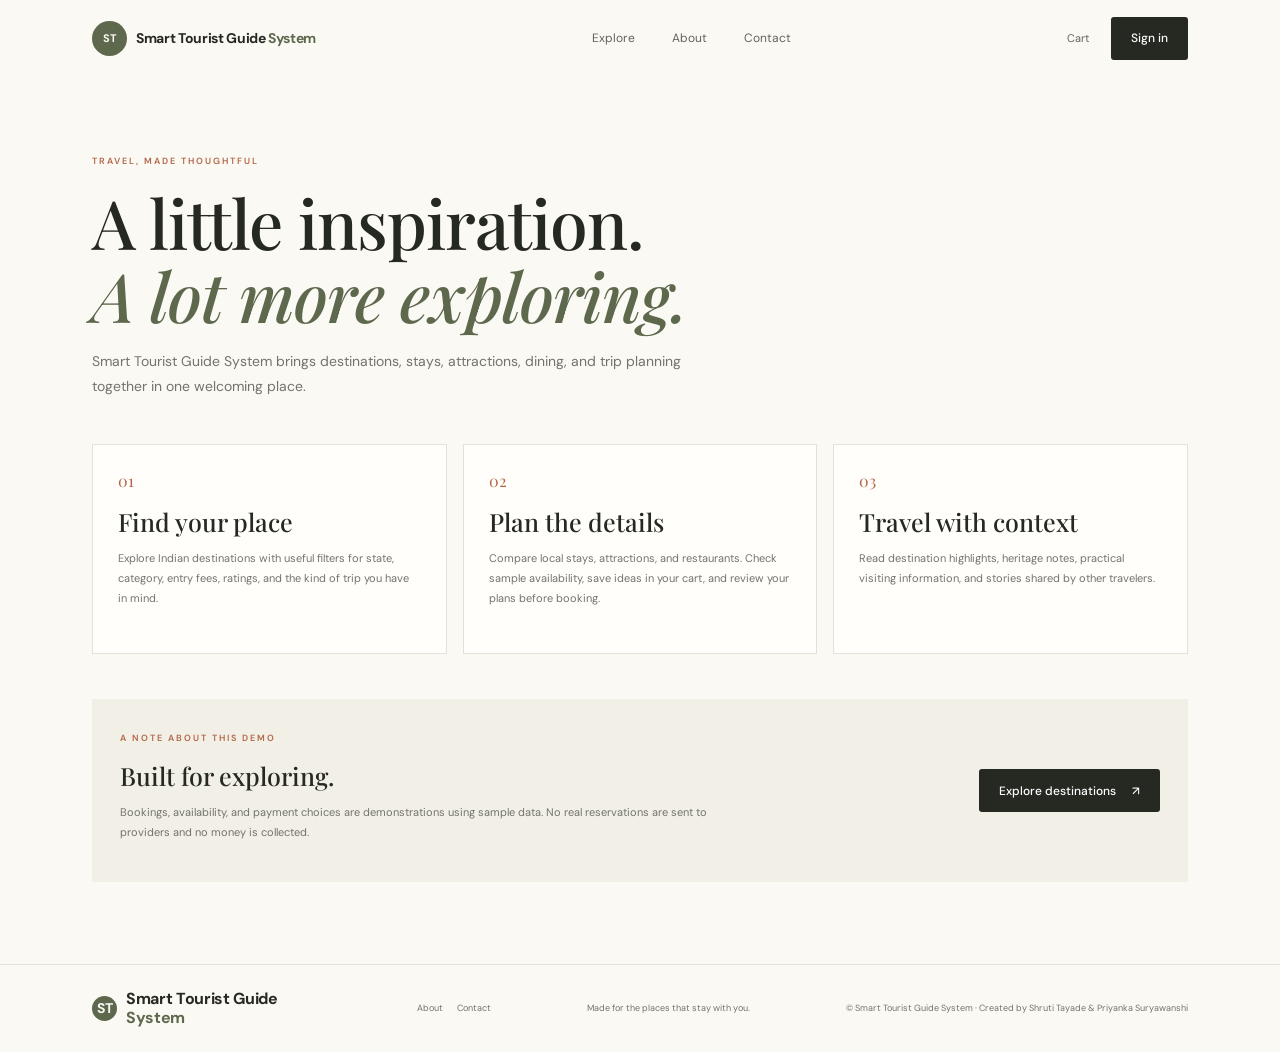
==== commit f5ab06ff: "pushing changes at frontend" ====
--- a/about.html
+++ b/about.html
@@ -1,10 +1,10 @@
-﻿<!doctype html>
+<!doctype html>
 <html lang="en">
   <head>
     <meta charset="utf-8" />
     <meta name="viewport" content="width=device-width, initial-scale=1" />
     <meta name="theme-color" content="#fbf9f4" />
-    <title>About Â· Smart Tourist Guide System</title>
+    <title>About · Smart Tourist Guide System</title>
     <link rel="preconnect" href="https://fonts.googleapis.com" />
     <link rel="preconnect" href="https://fonts.gstatic.com" crossorigin />
     <link
@@ -15,17 +15,16 @@
   </head>
   <body>
     <header class="site-header">
-      <a class="brand" href="/" aria-label="Smart Tourist Guide System home"
-        ><span class="brand-mark">ST</span
-        ><span class="brand-name"
-          >Smart Tourist Guide <span>System</span></span
-        ></a
-      >
+      <a class="brand" href="/" aria-label="Smart Tourist Guide System home">
+        <span class="brand-mark">ST</span>
+        <span class="brand-name">Smart Tourist Guide <span>System</span></span>
+      </a>
       <nav class="main-nav" aria-label="Main navigation">
-        <a href="/">Explore</a><a href="/about" aria-current="page">About</a
-        ><a href="/contact">Contact</a>
+        <a href="/">Explore</a>
+        <a href="/about" aria-current="page">About</a>
+        <a href="/contact">Contact</a>
       </nav>
-      <div class="header-actions">{{HEADER_ACTIONS}}</div>
+      <div class="header-actions"><a class="button button-dark" href="/account">Sign in</a></div>
     </header>
     <main class="section-wrap info-page">
       <span class="eyebrow section-eyebrow">TRAVEL, MADE THOUGHTFUL</span>
@@ -73,27 +72,22 @@
             is collected.
           </p>
         </div>
-        <a class="button button-dark" href="/"
-          >Explore destinations <span aria-hidden="true">â†—</span></a
-        >
+        <a class="button button-dark" href="/">Explore destinations <span aria-hidden="true">↗</span></a>
       </section>
     </main>
     <footer class="site-footer">
-      <a class="brand footer-brand" href="/"
-        ><span class="brand-mark">ST</span
-        ><span class="brand-name"
-          >Smart Tourist Guide <span>System</span></span
-        ></a
-      >
+      <a class="brand footer-brand" href="/">
+        <span class="brand-mark">ST</span>
+        <span class="brand-name">Smart Tourist Guide <span>System</span></span>
+      </a>
       <nav class="footer-nav" aria-label="Footer navigation">
-        <a href="/about">About</a><a href="/contact">Contact</a>
+        <a href="/about">About</a>
+        <a href="/contact">Contact</a>
       </nav>
       <p>Made for the places that stay with you.</p>
-      <span>Â© Smart Tourist Guide System Â· Created by Shruti Tayade &amp; Priyanka Suryawanshi</span>
+      <span>© Smart Tourist Guide System · Created by Shruti Tayade &amp; Priyanka Suryawanshi</span>
     </footer>
-      <script src="/config.js"></script>
+    <script src="/config.js"></script>
     <script src="/app.js" defer></script>
   </body>
 </html>
-
-
--- a/styles.css
+++ b/styles.css
@@ -92,6 +92,8 @@
 .clear-search { color: var(--rust); }
 .destination-grid { display: grid; grid-template-columns: repeat(3, minmax(0, 1fr)); gap: 28px 22px; }
 .destination-card { min-width: 0; background: var(--paper); cursor: pointer; }
+.destination-card img { width: 100%; height: 235px; object-fit: cover; display: block; }
+.destination-hero-image { width: 100%; height: clamp(230px, 42vw, 440px); object-fit: cover; display: block; margin: 16px 0 24px; background: var(--paper-deep); }
 .card-link { display: block; height: 100%; }
 .card-image-wrap { position: relative; height: 235px; overflow: hidden; background: #dedbcf; }
 .card-image { width: 100%; height: 100%; object-fit: cover; transition: transform .5s; }
